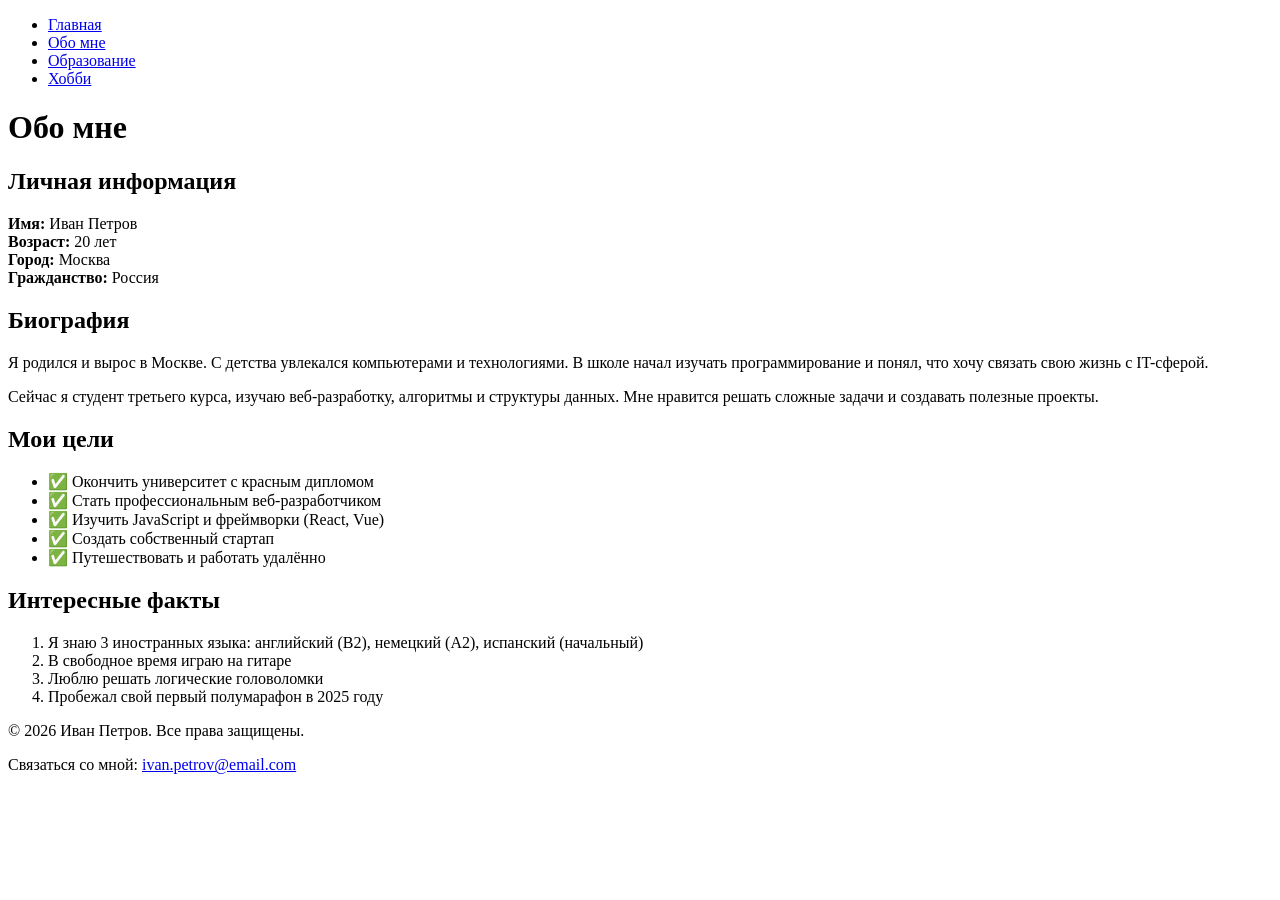
==== about.html @ 083eeffa "Create about.html" ====
<!DOCTYPE html>
<html lang="ru">
<head>
    <meta charset="UTF-8">
    <meta name="viewport" content="width=device-width, initial-scale=1.0">
    <title>Обо мне - Иван Петров</title>
    <link rel="stylesheet" href="style.css">
</head>
<body>
    <header>
        <nav>
            <ul class="menu">
                <li><a href="index.html">Главная</a></li>
                <li><a href="about.html" class="active">Обо мне</a></li>
                <li><a href="education.html">Образование</a></li>
                <li><a href="hobbies.html">Хобби</a></li>
            </ul>
        </nav>
    </header>

    <main>
        <h1>Обо мне</h1>
        
        <section class="about-section">
            <h2>Личная информация</h2>
            <div class="info-grid">
                <div class="info-item">
                    <strong>Имя:</strong> Иван Петров
                </div>
                <div class="info-item">
                    <strong>Возраст:</strong> 20 лет
                </div>
                <div class="info-item">
                    <strong>Город:</strong> Москва
                </div>
                <div class="info-item">
                    <strong>Гражданство:</strong> Россия
                </div>
            </div>
        </section>

        <section class="about-section">
            <h2>Биография</h2>
            <p>Я родился и вырос в Москве. С детства увлекался компьютерами и технологиями. 
            В школе начал изучать программирование и понял, что хочу связать свою жизнь с IT-сферой.</p>
            
            <p>Сейчас я студент третьего курса, изучаю веб-разработку, алгоритмы и структуры данных. 
            Мне нравится решать сложные задачи и создавать полезные проекты.</p>
        </section>

        <section class="about-section">
            <h2>Мои цели</h2>
            <ul class="goals-list">
                <li>✅ Окончить университет с красным дипломом</li>
                <li>✅ Стать профессиональным веб-разработчиком</li>
                <li>✅ Изучить JavaScript и фреймворки (React, Vue)</li>
                <li>✅ Создать собственный стартап</li>
                <li>✅ Путешествовать и работать удалённо</li>
            </ul>
        </section>

        <section class="about-section">
            <h2>Интересные факты</h2>
            <ol class="facts-list">
                <li>Я знаю 3 иностранных языка: английский (B2), немецкий (A2), испанский (начальный)</li>
                <li>В свободное время играю на гитаре</li>
                <li>Люблю решать логические головоломки</li>
                <li>Пробежал свой первый полумарафон в 2025 году</li>
            </ol>
        </section>
    </main>

    <footer>
        <p>&copy; 2026 Иван Петров. Все права защищены.</p>
        <p>Связаться со мной: <a href="mailto:ivan.petrov@email.com">ivan.petrov@email.com</a></p>
    </footer>
</body>
</html>
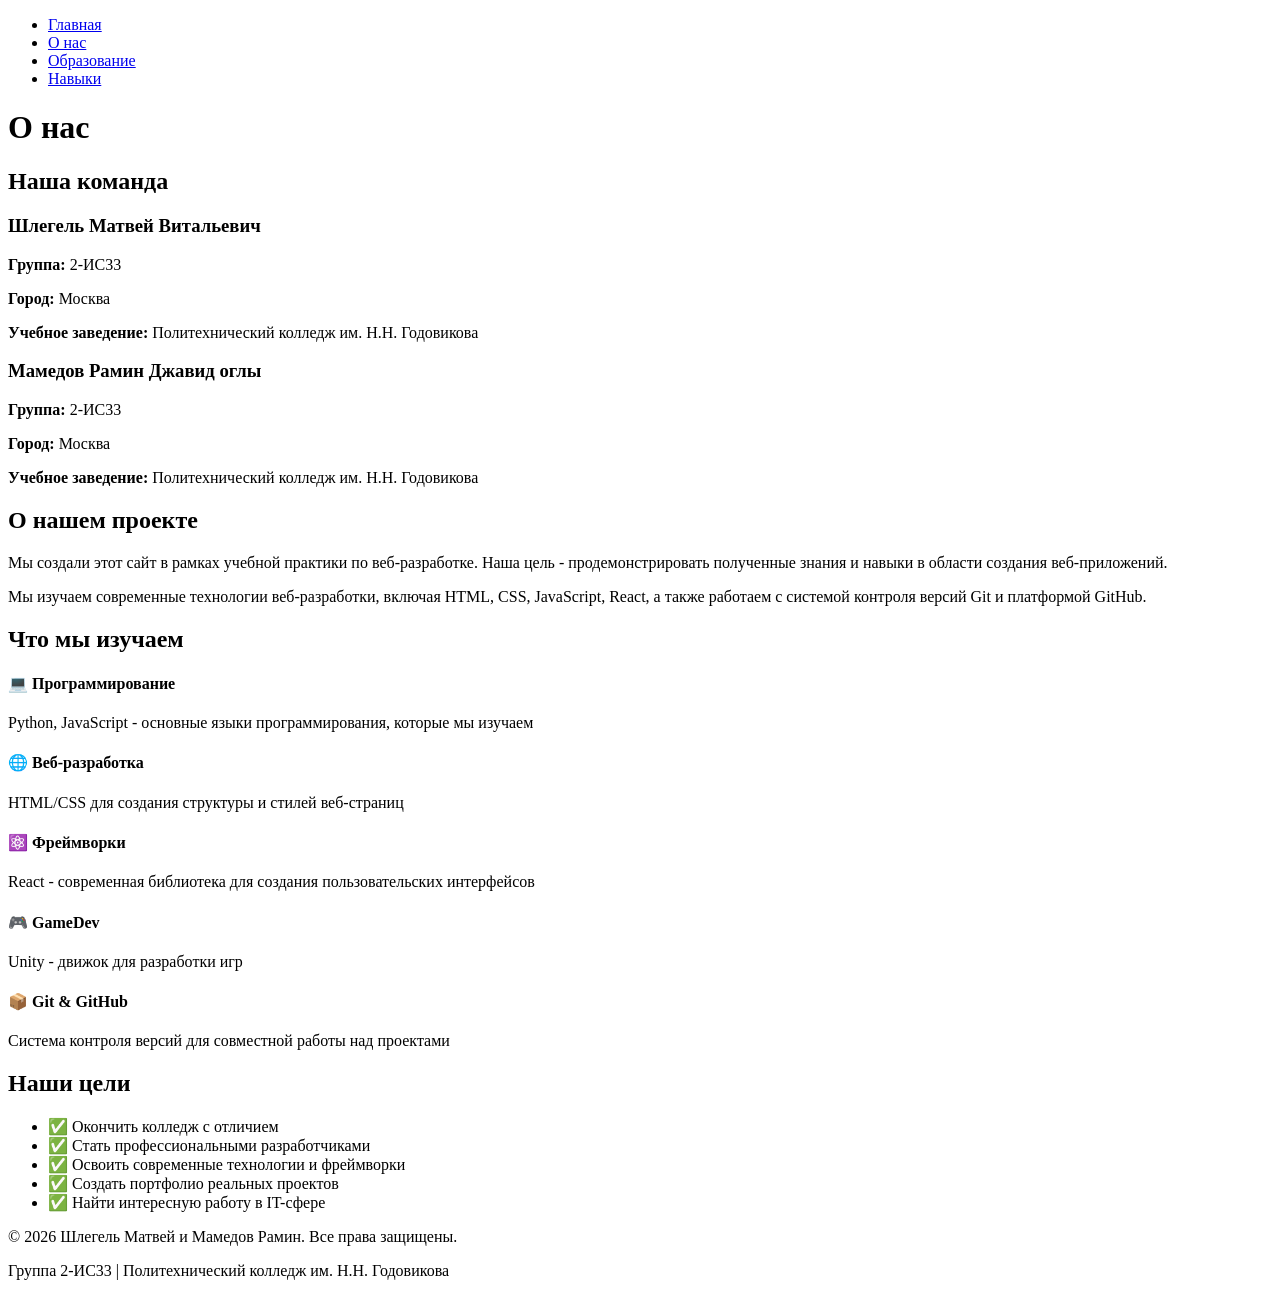
==== commit d2743427: "Update about.html" ====
--- a/about.html
+++ b/about.html
@@ -3,7 +3,7 @@
 <head>
     <meta charset="UTF-8">
     <meta name="viewport" content="width=device-width, initial-scale=1.0">
-    <title>Обо мне - Иван Петров</title>
+    <title>О нас - Шлегель и Мамедов</title>
     <link rel="stylesheet" href="style.css">
 </head>
 <body>
@@ -11,68 +11,88 @@
         <nav>
             <ul class="menu">
                 <li><a href="index.html">Главная</a></li>
-                <li><a href="about.html" class="active">Обо мне</a></li>
+                <li><a href="about.html" class="active">О нас</a></li>
                 <li><a href="education.html">Образование</a></li>
-                <li><a href="hobbies.html">Хобби</a></li>
+                <li><a href="skills.html">Навыки</a></li>
             </ul>
         </nav>
     </header>
 
     <main>
-        <h1>Обо мне</h1>
+        <h1>О нас</h1>
         
-        <section class="about-section">
-            <h2>Личная информация</h2>
-            <div class="info-grid">
-                <div class="info-item">
-                    <strong>Имя:</strong> Иван Петров
+        <section class="team-section">
+            <h2>Наша команда</h2>
+            
+            <div class="person-card">
+                <h3>Шлегель Матвей Витальевич</h3>
+                <div class="person-info">
+                    <p><strong>Группа:</strong> 2-ИС33</p>
+                    <p><strong>Город:</strong> Москва</p>
+                    <p><strong>Учебное заведение:</strong> Политехнический колледж им. Н.Н. Годовикова</p>
                 </div>
-                <div class="info-item">
-                    <strong>Возраст:</strong> 20 лет
-                </div>
-                <div class="info-item">
-                    <strong>Город:</strong> Москва
-                </div>
-                <div class="info-item">
-                    <strong>Гражданство:</strong> Россия
+            </div>
+
+            <div class="person-card">
+                <h3>Мамедов Рамин Джавид оглы</h3>
+                <div class="person-info">
+                    <p><strong>Группа:</strong> 2-ИС33</p>
+                    <p><strong>Город:</strong> Москва</p>
+                    <p><strong>Учебное заведение:</strong> Политехнический колледж им. Н.Н. Годовикова</p>
                 </div>
             </div>
         </section>
 
         <section class="about-section">
-            <h2>Биография</h2>
-            <p>Я родился и вырос в Москве. С детства увлекался компьютерами и технологиями. 
-            В школе начал изучать программирование и понял, что хочу связать свою жизнь с IT-сферой.</p>
+            <h2>О нашем проекте</h2>
+            <p>Мы создали этот сайт в рамках учебной практики по веб-разработке. 
+            Наша цель - продемонстрировать полученные знания и навыки в области создания веб-приложений.</p>
             
-            <p>Сейчас я студент третьего курса, изучаю веб-разработку, алгоритмы и структуры данных. 
-            Мне нравится решать сложные задачи и создавать полезные проекты.</p>
+            <p>Мы изучаем современные технологии веб-разработки, включая HTML, CSS, JavaScript, React, 
+            а также работаем с системой контроля версий Git и платформой GitHub.</p>
         </section>
 
         <section class="about-section">
-            <h2>Мои цели</h2>
-            <ul class="goals-list">
-                <li>✅ Окончить университет с красным дипломом</li>
-                <li>✅ Стать профессиональным веб-разработчиком</li>
-                <li>✅ Изучить JavaScript и фреймворки (React, Vue)</li>
-                <li>✅ Создать собственный стартап</li>
-                <li>✅ Путешествовать и работать удалённо</li>
-            </ul>
+            <h2>Что мы изучаем</h2>
+            <div class="study-list">
+                <div class="study-item">
+                    <h4>💻 Программирование</h4>
+                    <p>Python, JavaScript - основные языки программирования, которые мы изучаем</p>
+                </div>
+                <div class="study-item">
+                    <h4>🌐 Веб-разработка</h4>
+                    <p>HTML/CSS для создания структуры и стилей веб-страниц</p>
+                </div>
+                <div class="study-item">
+                    <h4>⚛️ Фреймворки</h4>
+                    <p>React - современная библиотека для создания пользовательских интерфейсов</p>
+                </div>
+                <div class="study-item">
+                    <h4>🎮 GameDev</h4>
+                    <p>Unity - движок для разработки игр</p>
+                </div>
+                <div class="study-item">
+                    <h4>📦 Git & GitHub</h4>
+                    <p>Система контроля версий для совместной работы над проектами</p>
+                </div>
+            </div>
         </section>
 
         <section class="about-section">
-            <h2>Интересные факты</h2>
-            <ol class="facts-list">
-                <li>Я знаю 3 иностранных языка: английский (B2), немецкий (A2), испанский (начальный)</li>
-                <li>В свободное время играю на гитаре</li>
-                <li>Люблю решать логические головоломки</li>
-                <li>Пробежал свой первый полумарафон в 2025 году</li>
-            </ol>
+            <h2>Наши цели</h2>
+            <ul class="goals-list">
+                <li>✅ Окончить колледж с отличием</li>
+                <li>✅ Стать профессиональными разработчиками</li>
+                <li>✅ Освоить современные технологии и фреймворки</li>
+                <li>✅ Создать портфолио реальных проектов</li>
+                <li>✅ Найти интересную работу в IT-сфере</li>
+            </ul>
         </section>
     </main>
 
     <footer>
-        <p>&copy; 2026 Иван Петров. Все права защищены.</p>
-        <p>Связаться со мной: <a href="mailto:ivan.petrov@email.com">ivan.petrov@email.com</a></p>
+        <p>&copy; 2026 Шлегель Матвей и Мамедов Рамин. Все права защищены.</p>
+        <p>Группа 2-ИС33 | Политехнический колледж им. Н.Н. Годовикова</p>
     </footer>
 </body>
 </html>
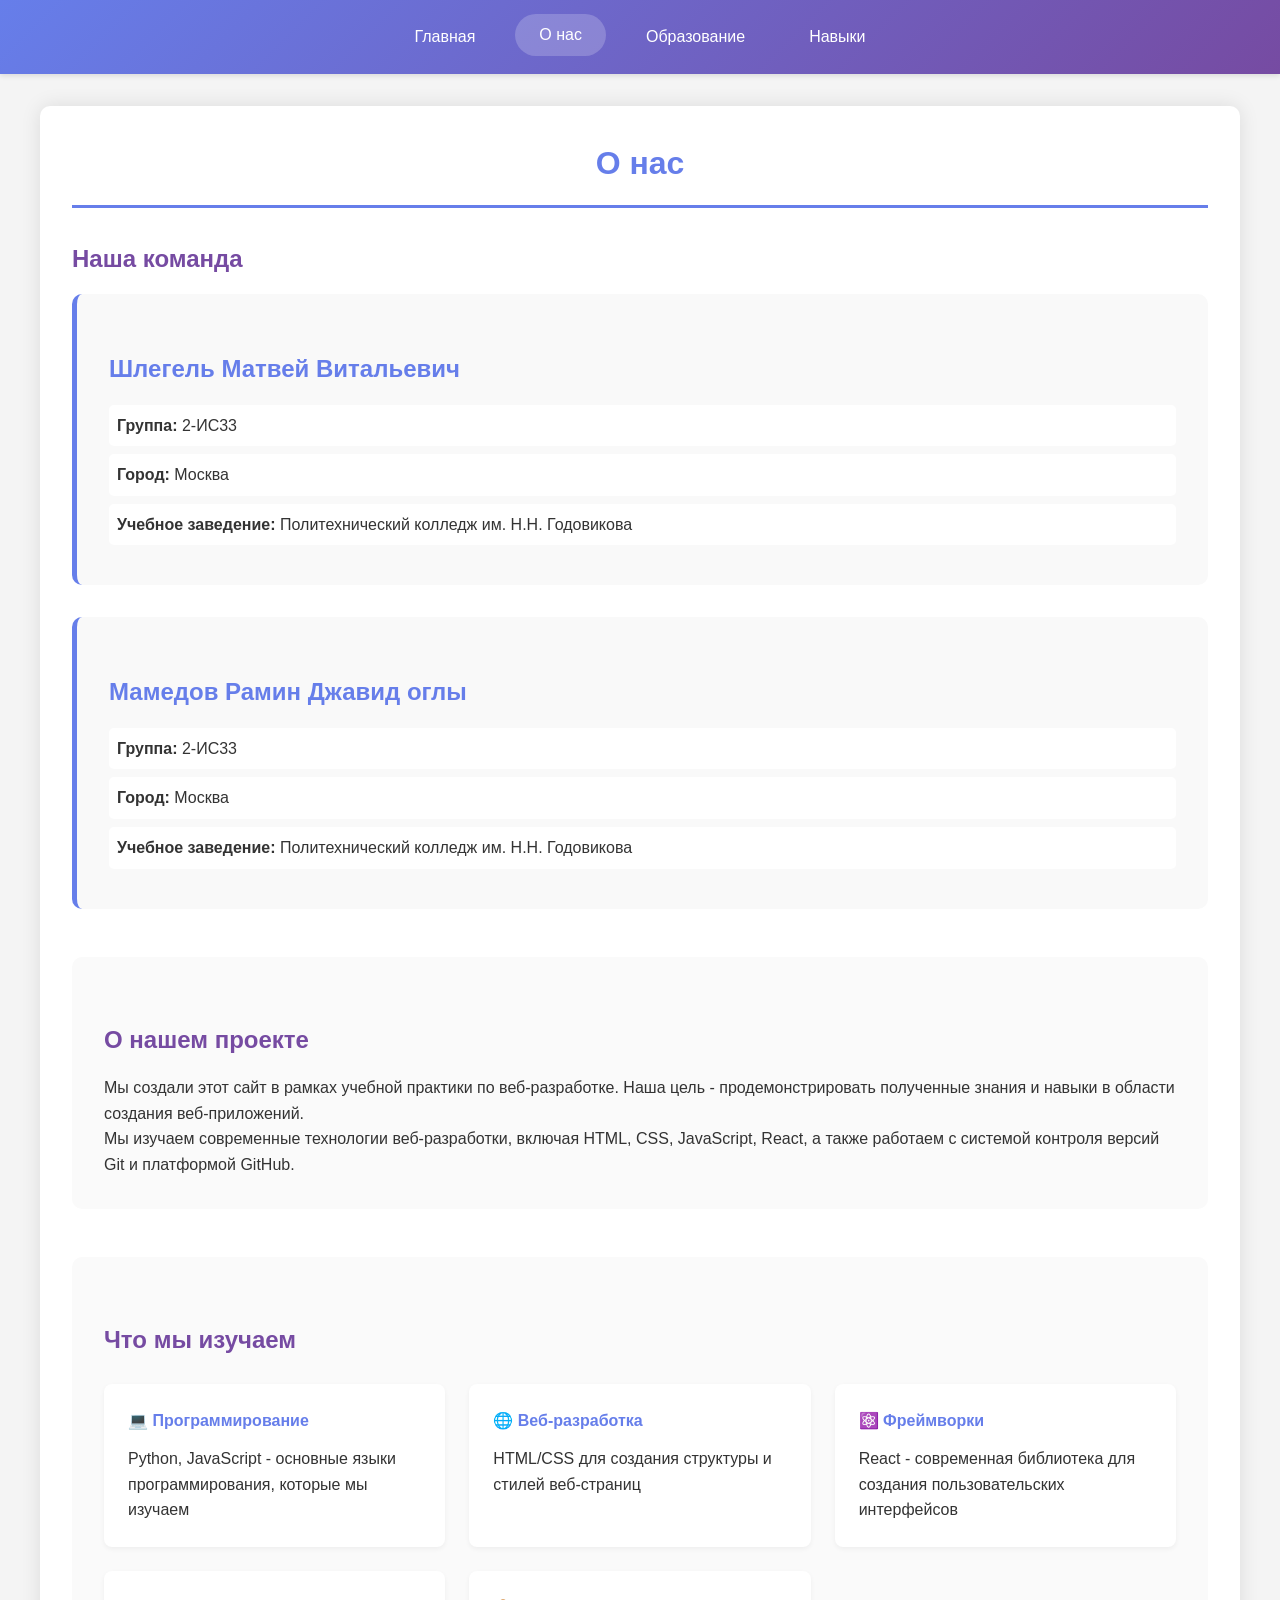
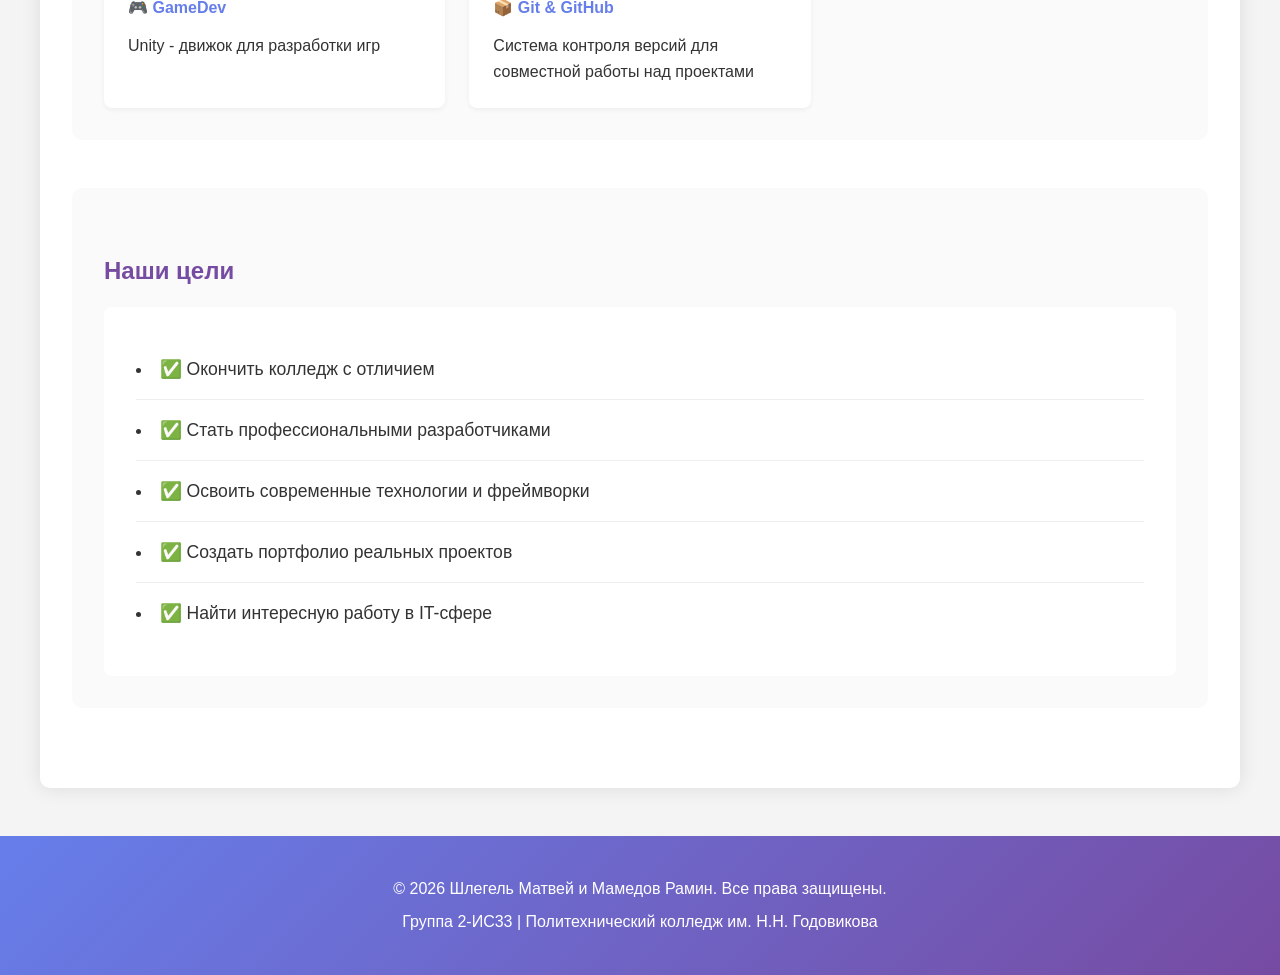
==== commit 4a910768: "Update about.html" ====
--- a/about.html
+++ b/about.html
@@ -1,7 +1,6 @@
 <!DOCTYPE html>
 <html lang="ru">
-<head>
-    <meta charset="UTF-8">
+
     <meta name="viewport" content="width=device-width, initial-scale=1.0">
     <title>О нас - Шлегель и Мамедов</title>
     <link rel="stylesheet" href="style.css">
--- a/style.css
+++ b/style.css
@@ -0,0 +1,599 @@
+/* ===== ОБЩИЕ СТИЛИ ===== */
+* {
+    margin: 0;
+    padding: 0;
+    box-sizing: border-box;
+}
+
+body {
+    font-family: 'Segoe UI', Tahoma, Geneva, Verdana, sans-serif;
+    line-height: 1.6;
+    color: #333;
+    background-color: #f4f4f4;
+}
+
+a {
+    text-decoration: none;
+    color: inherit;
+}
+
+ul, ol {
+    list-style-position: inside;
+}
+
+/* ===== ШАПКА И МЕНЮ ===== */
+header {
+    background: linear-gradient(135deg, #667eea 0%, #764ba2 100%);
+    color: white;
+    padding: 1rem 0;
+    box-shadow: 0 2px 5px rgba(0,0,0,0.1);
+    position: sticky;
+    top: 0;
+    z-index: 1000;
+}
+
+.menu {
+    list-style: none;
+    display: flex;
+    justify-content: center;
+    flex-wrap: wrap;
+    gap: 1rem;
+}
+
+.menu li a {
+    color: white;
+    padding: 0.5rem 1.5rem;
+    border-radius: 25px;
+    transition: all 0.3s ease;
+    display: block;
+}
+
+.menu li a:hover,
+.menu li a.active {
+    background-color: rgba(255,255,255,0.2);
+    transform: translateY(-2px);
+}
+
+/* ===== ОСНОВНОЙ КОНТЕНТ ===== */
+main {
+    max-width: 1200px;
+    margin: 2rem auto;
+    padding: 2rem;
+    background: white;
+    border-radius: 10px;
+    box-shadow: 0 0 20px rgba(0,0,0,0.1);
+    min-height: 70vh;
+}
+
+h1 {
+    color: #667eea;
+    margin-bottom: 2rem;
+    padding-bottom: 1rem;
+    border-bottom: 3px solid #667eea;
+    text-align: center;
+}
+
+h2 {
+    color: #764ba2;
+    margin: 2rem 0 1rem;
+}
+
+h3 {
+    color: #333;
+    margin: 1.5rem 0 1rem;
+}
+
+/* ===== ГЛАВНАЯ СТРАНИЦА ===== */
+.welcome {
+    text-align: center;
+}
+
+.profile-card {
+    background: linear-gradient(135deg, #667eea 0%, #764ba2 100%);
+    color: white;
+    padding: 3rem;
+    border-radius: 15px;
+    margin: 2rem 0;
+    box-shadow: 0 10px 30px rgba(0,0,0,0.2);
+}
+
+.team-intro h2 {
+    color: white;
+    font-size: 2.5rem;
+    margin-bottom: 1rem;
+}
+
+.subtitle {
+    font-size: 1.3rem;
+    opacity: 0.95;
+    margin-bottom: 0.5rem;
+}
+
+.location {
+    font-size: 1.1rem;
+    opacity: 0.9;
+}
+
+.intro {
+    margin-top: 3rem;
+    padding: 2rem;
+    background: #f9f9f9;
+    border-radius: 10px;
+}
+
+.quick-links {
+    margin-top: 2rem;
+    display: flex;
+    gap: 1rem;
+    justify-content: center;
+    flex-wrap: wrap;
+}
+
+.btn {
+    display: inline-block;
+    padding: 0.8rem 2rem;
+    background: #667eea;
+    color: white;
+    border-radius: 25px;
+    transition: all 0.3s ease;
+}
+
+.btn:hover {
+    background: #764ba2;
+    transform: translateY(-3px);
+    box-shadow: 0 5px 15px rgba(0,0,0,0.2);
+}
+
+.btn-secondary {
+    background: #764ba2;
+}
+
+.btn-secondary:hover {
+    background: #667eea;
+}
+
+/* ===== НАВЫКИ ===== */
+.skills-preview {
+    margin-top: 3rem;
+}
+
+.skills-grid {
+    display: grid;
+    grid-template-columns: repeat(auto-fit, minmax(250px, 1fr));
+    gap: 2rem;
+    margin-top: 2rem;
+}
+
+.skill-item {
+    background: #f9f9f9;
+    padding: 2rem;
+    border-radius: 10px;
+    text-align: center;
+    transition: transform 0.3s ease;
+    border: 2px solid transparent;
+}
+
+.skill-item:hover {
+    transform: translateY(-5px);
+    border-color: #667eea;
+    box-shadow: 0 5px 20px rgba(0,0,0,0.1);
+}
+
+.skill-icon {
+    font-size: 3rem;
+    display: block;
+    margin-bottom: 1rem;
+}
+
+/* ===== ИНФОРМАЦИОННЫЕ БЛОКИ ===== */
+.study-info {
+    margin-top: 3rem;
+}
+
+.info-box {
+    background: linear-gradient(135deg, #667eea 0%, #764ba2 100%);
+    color: white;
+    padding: 2.5rem;
+    border-radius: 15px;
+    text-align: center;
+}
+
+.info-box h4 {
+    font-size: 1.8rem;
+    margin-bottom: 1.5rem;
+}
+
+.info-box p {
+    margin: 0.8rem 0;
+    font-size: 1.1rem;
+}
+
+/* ===== СТРАНИЦА "О НАС" ===== */
+.team-section {
+    margin-bottom: 3rem;
+}
+
+.person-card {
+    background: #f9f9f9;
+    padding: 2rem;
+    border-radius: 10px;
+    margin-bottom: 2rem;
+    border-left: 5px solid #667eea;
+}
+
+.person-card h3 {
+    color: #667eea;
+    margin-bottom: 1rem;
+    font-size: 1.5rem;
+}
+
+.person-info p {
+    margin: 0.5rem 0;
+    padding: 0.5rem;
+    background: white;
+    border-radius: 5px;
+}
+
+.about-section {
+    margin-bottom: 3rem;
+    padding: 2rem;
+    background: #fafafa;
+    border-radius: 10px;
+}
+
+.study-list {
+    display: grid;
+    grid-template-columns: repeat(auto-fit, minmax(280px, 1fr));
+    gap: 1.5rem;
+    margin-top: 1.5rem;
+}
+
+.study-item {
+    background: white;
+    padding: 1.5rem;
+    border-radius: 8px;
+    box-shadow: 0 2px 5px rgba(0,0,0,0.05);
+}
+
+.study-item h4 {
+    margin-bottom: 0.8rem;
+    color: #667eea;
+}
+
+.goals-list {
+    background: white;
+    padding: 2rem;
+    border-radius: 8px;
+    margin-top: 1rem;
+}
+
+.goals-list li {
+    padding: 1rem 0;
+    border-bottom: 1px solid #eee;
+    font-size: 1.1rem;
+}
+
+.goals-list li:last-child {
+    border-bottom: none;
+}
+
+/* ===== СТРАНИЦА "ОБРАЗОВАНИЕ" ===== */
+.education-main {
+    margin-bottom: 3rem;
+}
+
+.education-card {
+    background: linear-gradient(135deg, #667eea 0%, #764ba2 100%);
+    color: white;
+    padding: 3rem;
+    border-radius: 15px;
+    text-align: center;
+}
+
+.education-card h2 {
+    color: white;
+    margin-bottom: 2rem;
+    font-size: 2rem;
+}
+
+.education-details {
+    display: grid;
+    grid-template-columns: repeat(auto-fit, minmax(200px, 1fr));
+    gap: 2rem;
+}
+
+.detail-item {
+    background: rgba(255,255,255,0.1);
+    padding: 1.5rem;
+    border-radius: 10px;
+}
+
+.detail-item h4 {
+    margin-bottom: 0.8rem;
+    font-size: 1.1rem;
+}
+
+.subjects-section {
+    margin-bottom: 3rem;
+}
+
+.subjects-grid {
+    display: grid;
+    grid-template-columns: repeat(auto-fit, minmax(300px, 1fr));
+    gap: 2rem;
+    margin-top: 2rem;
+}
+
+.subject-card {
+    background: #f9f9f9;
+    padding: 2rem;
+    border-radius: 10px;
+    border-top: 4px solid #667eea;
+}
+
+.subject-card h4 {
+    color: #667eea;
+    margin-bottom: 1rem;
+}
+
+.subject-card ul {
+    padding-left: 1.5rem;
+}
+
+.subject-card li {
+    margin: 0.5rem 0;
+}
+
+/* ===== TIMELINE ===== */
+.timeline-section {
+    margin-top: 3rem;
+}
+
+.timeline {
+    position: relative;
+    padding-left: 3rem;
+    margin-top: 2rem;
+}
+
+.timeline::before {
+    content: '';
+    position: absolute;
+    left: 1rem;
+    top: 0;
+    bottom: 0;
+    width: 3px;
+    background: linear-gradient(to bottom, #667eea, #764ba2);
+}
+
+.timeline-item {
+    position: relative;
+    margin-bottom: 3rem;
+    background: #f9f9f9;
+    padding: 2rem;
+    border-radius: 10px;
+}
+
+.timeline-item::before {
+    content: '';
+    position: absolute;
+    left: -2.4rem;
+    top: 2rem;
+    width: 15px;
+    height: 15px;
+    background: #667eea;
+    border-radius: 50%;
+    border: 3px solid white;
+    box-shadow: 0 0 0 3px #667eea;
+}
+
+.timeline-year {
+    display: inline-block;
+    background: #667eea;
+    color: white;
+    padding: 0.3rem 1rem;
+    border-radius: 20px;
+    font-weight: bold;
+    margin-bottom: 1rem;
+}
+
+.timeline-content h4 {
+    color: #764ba2;
+    margin-bottom: 0.5rem;
+}
+
+/* ===== СТРАНИЦА "НАВЫКИ" ===== */
+.skills-category {
+    margin-bottom: 3rem;
+}
+
+.skill-category-block {
+    background: #f9f9f9;
+    padding: 2rem;
+    border-radius: 10px;
+    margin-bottom: 2rem;
+}
+
+.skill-category-block h3 {
+    color: #667eea;
+    margin-bottom: 1.5rem;
+    padding-bottom: 0.5rem;
+    border-bottom: 2px solid #667eea;
+}
+
+.skills-list {
+    margin-top: 1rem;
+}
+
+.skill-bar {
+    margin-bottom: 1.5rem;
+}
+
+.skill-name {
+    display: block;
+    margin-bottom: 0.5rem;
+    font-weight: 600;
+}
+
+.skill-progress {
+    background: #e0e0e0;
+    height: 25px;
+    border-radius: 12px;
+    overflow: hidden;
+}
+
+.progress {
+    background: linear-gradient(90deg, #667eea 0%, #764ba2 100%);
+    height: 100%;
+    border-radius: 12px;
+    transition: width 1s ease;
+}
+
+.tools-grid {
+    display: grid;
+    grid-template-columns: repeat(auto-fit, minmax(200px, 1fr));
+    gap: 1.5rem;
+    margin-top: 1.5rem;
+}
+
+.tool-item {
+    background: white;
+    padding: 1.5rem;
+    border-radius: 8px;
+    text-align: center;
+    transition: transform 0.3s ease;
+}
+
+.tool-item:hover {
+    transform: translateY(-5px);
+    box-shadow: 0 5px 15px rgba(0,0,0,0.1);
+}
+
+.tool-icon {
+    font-size: 2.5rem;
+    display: block;
+    margin-bottom: 0.8rem;
+}
+
+/* ===== SOFT SKILLS ===== */
+.soft-skills {
+    margin-bottom: 3rem;
+}
+
+.soft-skills-grid {
+    display: grid;
+    grid-template-columns: repeat(auto-fit, minmax(250px, 1fr));
+    gap: 2rem;
+    margin-top: 2rem;
+}
+
+.soft-skill-card {
+    background: #f9f9f9;
+    padding: 2rem;
+    border-radius: 10px;
+    border-left: 4px solid #764ba2;
+}
+
+.soft-skill-card h4 {
+    color: #764ba2;
+    margin-bottom: 1rem;
+}
+
+/* ===== WHAT LEARNING ===== */
+.what-learning {
+    margin-top: 3rem;
+}
+
+.learning-list {
+    margin-top: 2rem;
+}
+
+.learning-item {
+    display: flex;
+    align-items: flex-start;
+    background: #f9f9f9;
+    padding: 1.5rem;
+    border-radius: 10px;
+    margin-bottom: 1.5rem;
+    transition: transform 0.3s ease;
+}
+
+.learning-item:hover {
+    transform: translateX(10px);
+}
+
+.learning-icon {
+    font-size: 2.5rem;
+    margin-right: 1.5rem;
+}
+
+.learning-item h4 {
+    color: #667eea;
+    margin-bottom: 0.5rem;
+}
+
+/* ===== ПОДВАЛ ===== */
+footer {
+    background: linear-gradient(135deg, #667eea 0%, #764ba2 100%);
+    color: white;
+    text-align: center;
+    padding: 2rem;
+    margin-top: 3rem;
+}
+
+footer p {
+    margin: 0.5rem 0;
+}
+
+/* ===== АДАПТИВНОСТЬ ===== */
+@media (max-width: 768px) {
+    .menu {
+        flex-direction: column;
+        align-items: center;
+    }
+    
+    main {
+        margin: 1rem;
+        padding: 1rem;
+    }
+    
+    .profile-card {
+        padding: 2rem 1rem;
+    }
+    
+    .team-intro h2 {
+        font-size: 1.8rem;
+    }
+    
+    .quick-links {
+        flex-direction: column;
+        align-items: center;
+    }
+    
+    .education-details {
+        grid-template-columns: 1fr;
+    }
+    
+    .timeline {
+        padding-left: 2rem;
+    }
+    
+    .timeline-item::before {
+        left: -1.4rem;
+    }
+}
+
+/* ===== АНИМАЦИИ ===== */
+@keyframes fadeIn {
+    from {
+        opacity: 0;
+        transform: translateY(20px);
+    }
+    to {
+        opacity: 1;
+        transform: translateY(0);
+    }
+}
+
+main > * {
+    animation: fadeIn 0.6s ease-out;
+}
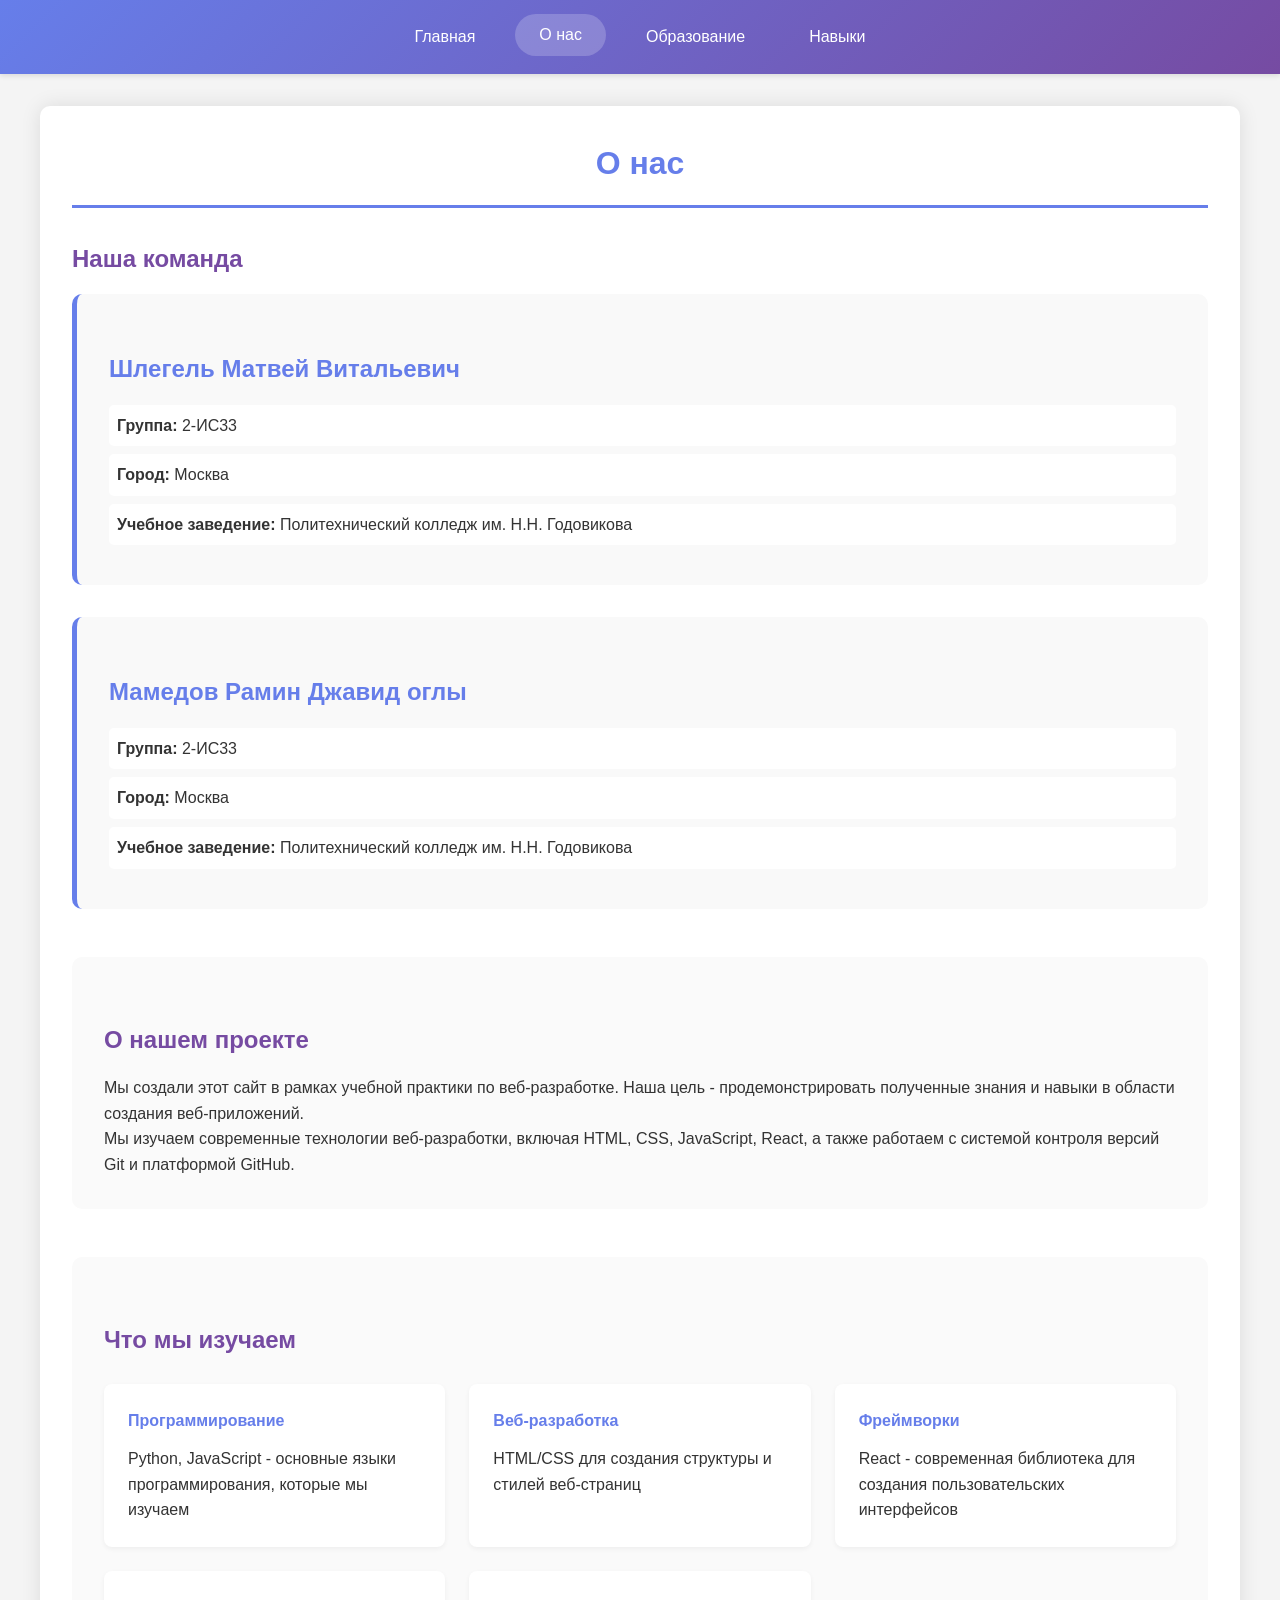
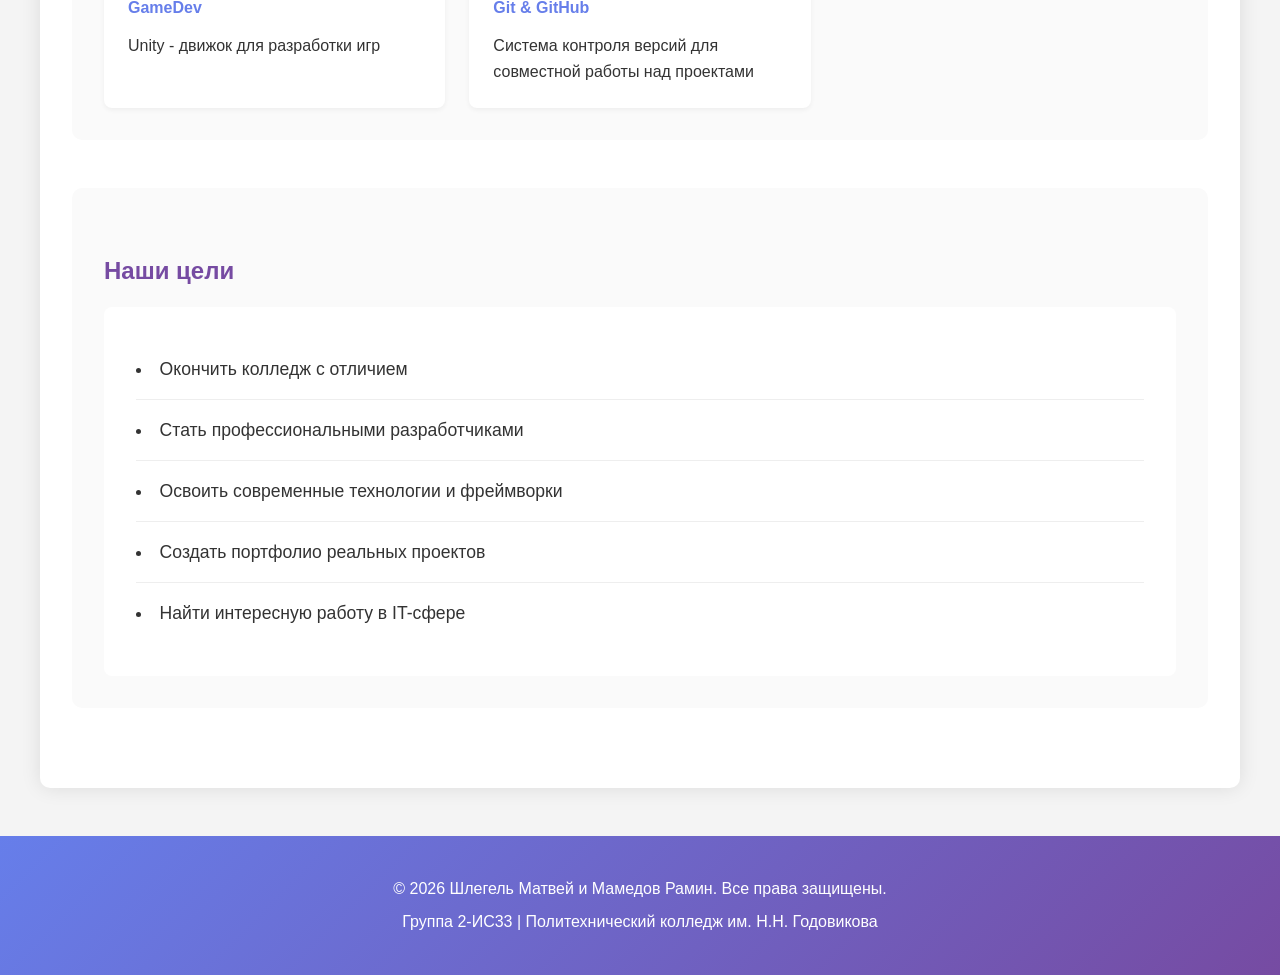
==== commit 3b016ac8: "Update about.html" ====
--- a/about.html
+++ b/about.html
@@ -1,6 +1,7 @@
 <!DOCTYPE html>
 <html lang="ru">
-
+<head>
+    <meta charset="UTF-8">
     <meta name="viewport" content="width=device-width, initial-scale=1.0">
     <title>О нас - Шлегель и Мамедов</title>
     <link rel="stylesheet" href="style.css">
@@ -55,23 +56,23 @@
             <h2>Что мы изучаем</h2>
             <div class="study-list">
                 <div class="study-item">
-                    <h4>💻 Программирование</h4>
+                    <h4> Программирование</h4>
                     <p>Python, JavaScript - основные языки программирования, которые мы изучаем</p>
                 </div>
                 <div class="study-item">
-                    <h4>🌐 Веб-разработка</h4>
+                    <h4> Веб-разработка</h4>
                     <p>HTML/CSS для создания структуры и стилей веб-страниц</p>
                 </div>
                 <div class="study-item">
-                    <h4>⚛️ Фреймворки</h4>
+                    <h4> Фреймворки</h4>
                     <p>React - современная библиотека для создания пользовательских интерфейсов</p>
                 </div>
                 <div class="study-item">
-                    <h4>🎮 GameDev</h4>
+                    <h4> GameDev</h4>
                     <p>Unity - движок для разработки игр</p>
                 </div>
                 <div class="study-item">
-                    <h4>📦 Git & GitHub</h4>
+                    <h4> Git & GitHub</h4>
                     <p>Система контроля версий для совместной работы над проектами</p>
                 </div>
             </div>
@@ -80,11 +81,11 @@
         <section class="about-section">
             <h2>Наши цели</h2>
             <ul class="goals-list">
-                <li>✅ Окончить колледж с отличием</li>
-                <li>✅ Стать профессиональными разработчиками</li>
-                <li>✅ Освоить современные технологии и фреймворки</li>
-                <li>✅ Создать портфолио реальных проектов</li>
-                <li>✅ Найти интересную работу в IT-сфере</li>
+                <li> Окончить колледж с отличием</li>
+                <li> Стать профессиональными разработчиками</li>
+                <li> Освоить современные технологии и фреймворки</li>
+                <li> Создать портфолио реальных проектов</li>
+                <li> Найти интересную работу в IT-сфере</li>
             </ul>
         </section>
     </main>
